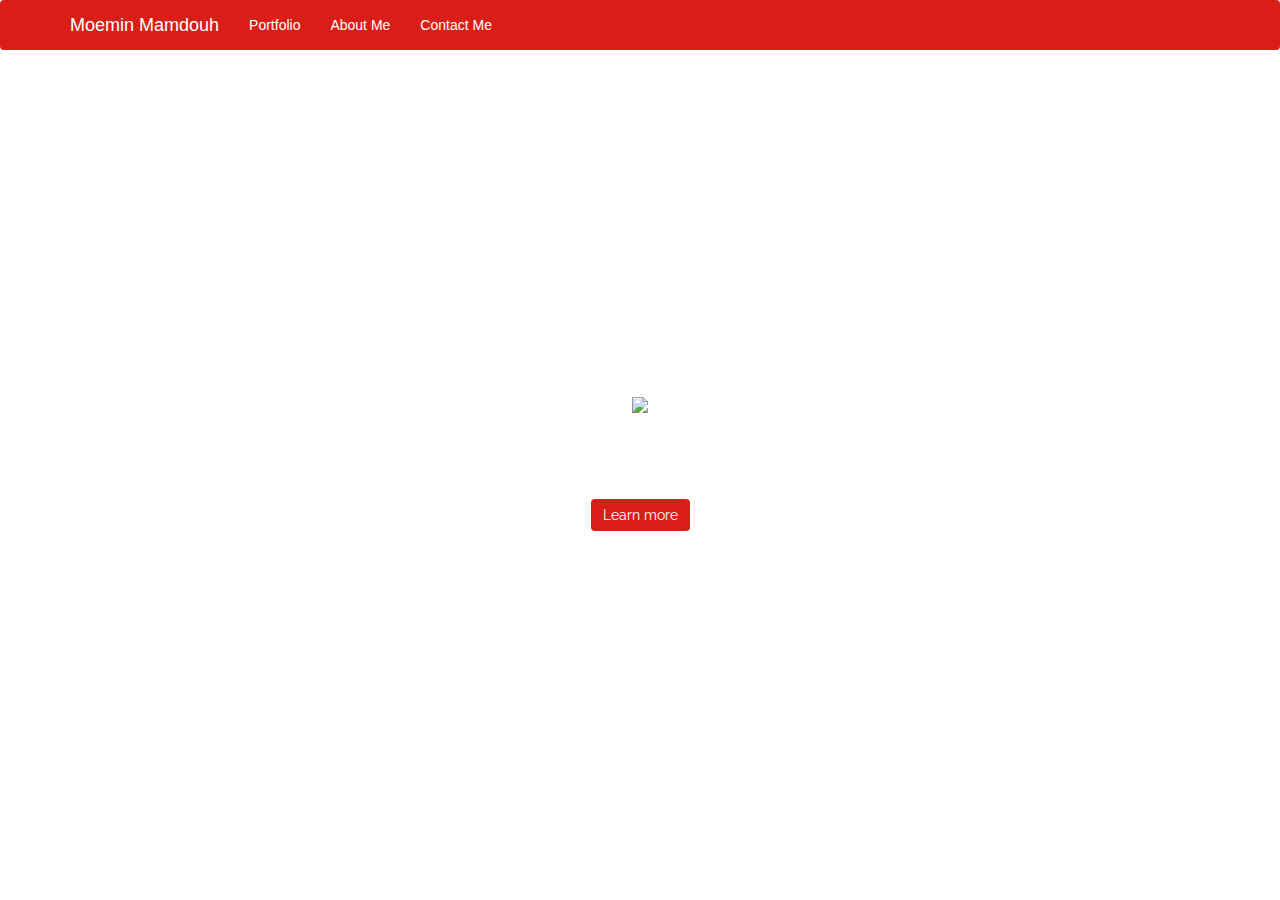
==== index.html @ 471eac24 "Add files via upload" ====
<!DOCTYPE html>
<html>
<head>
    <title> Moemin Mamdouh | Graphic Designer</title>
    <link rel="stylesheet" type="text/css" href="main.css">
    <link rel="stylesheet" type="text/css" href="bootstrap.css">
    <link href="https://fonts.googleapis.com/css?family=Raleway:300,400,500,600,700" rel="stylesheet">
    <link rel="stylesheet" href="https://maxcdn.bootstrapcdn.com/bootstrap/3.3.7/css/bootstrap.min.css" integrity="sha384-BVYiiSIFeK1dGmJRAkycuHAHRg32OmUcww7on3RYdg4Va+PmSTsz/K68vbdEjh4u" crossorigin="anonymous">
    <link rel="icon" href="apple-icon.png" />
</head>
<body>
    <nav class="navbar navbar-default">
  <div class="container">
    <!-- Brand and toggle get grouped for better mobile display -->
    <div class="navbar-header">
      <button type="button" class="navbar-toggle collapsed" data-toggle="collapse" data-target="#bs-example-navbar-collapse-1" aria-expanded="false">
        <span class="sr-only">Toggle navigation</span>
        <span class="icon-bar"></span>
        <span class="icon-bar"></span>
        <span class="icon-bar"></span>
      </button>
      <a class="navbar-brand" href="index.html">Moemin Mamdouh</a>
    </div>

    <!-- Collect the nav links, forms, and other content for toggling -->
    <div class="collapse navbar-collapse" id="bs-example-navbar-collapse-1">
      <ul class="nav navbar-nav">
        <li><a href="portfolio.html">Portfolio <span class="sr-only">(current)</span></a></li>
        <li class="abtme"><a href="aboutme.html">About Me</a></li>
          <li><a href="#">Contact Me</a></li>
          </ul>
    </div><!-- /.navbar-collapse -->
  </div><!-- /.container-fluid -->
</nav>

<div class="centerel">
    <h1 class="name">Moemin Mamdouh</h1>
    <img src="images/Mask%20Group%201.png">
    <h2 class="fdesc"> Graphic Designer</h2>
    <h2 class="sdesc"> UI Designer</h2>
</div>
    
<div class="lmore">
    <button type="button" class="btn btn-primary">Learn more</button>
</div>

<script
  src="https://code.jquery.com/jquery-3.3.1.js"
  integrity="sha256-2Kok7MbOyxpgUVvAk/HJ2jigOSYS2auK4Pfzbm7uH60="
  crossorigin="anonymous">
</script>
<script src="https://maxcdn.bootstrapcdn.com/bootstrap/3.3.7/js/bootstrap.min.js" integrity="sha384-Tc5IQib027qvyjSMfHjOMaLkfuWVxZxUPnCJA7l2mCWNIpG9mGCD8wGNIcPD7Txa" crossorigin="anonymous"></script>
</body>
</html>
---- main.css ----
body{
    background: url(images/evgeni-evgeniev-710160-unsplash-min.png);
    background-position: center;
    background-attachment: fixed;
    background-size: cover; 
    background-repeat: no-repeat; 
    height: 100%;

}


.centerel{
    text-align: center; 
    padding-top: 200px; 
    color: white; 
    font-family: 'Raleway', sans-serif;
}

.name{
    font-size: 40px; 
    letter-spacing: 25px; 
    padding-bottom: 50px; 
    
}

.fdesc{
    font-size: 15px; 
    height: 0px;
}

.sdesc{
    font-size:15px;
    height: 0px;
}

.lmore{
    text-align: center; 
    padding-top: 35px; 
    font-family: 'Raleway', sans-serif; 
}

.btn-primary{
    background-color: #D91E18 !important;
    border-style: none !important; 
}

.navbar-default{
    background-color: #D91E18 !important;
    border-style: none !important; 
}

.navbar-brand{
    color: white !important; 
}

.navbar-default .navbar-nav > li > a {
  color: white !important; 
}

.navbar-default .navbar-nav > .active > a,
.navbar-default .navbar-nav > .active > a:hover,
.navbar-default .navbar-nav > .active > a:focus {
  color: #555;
  background-color: #CF000F !important;
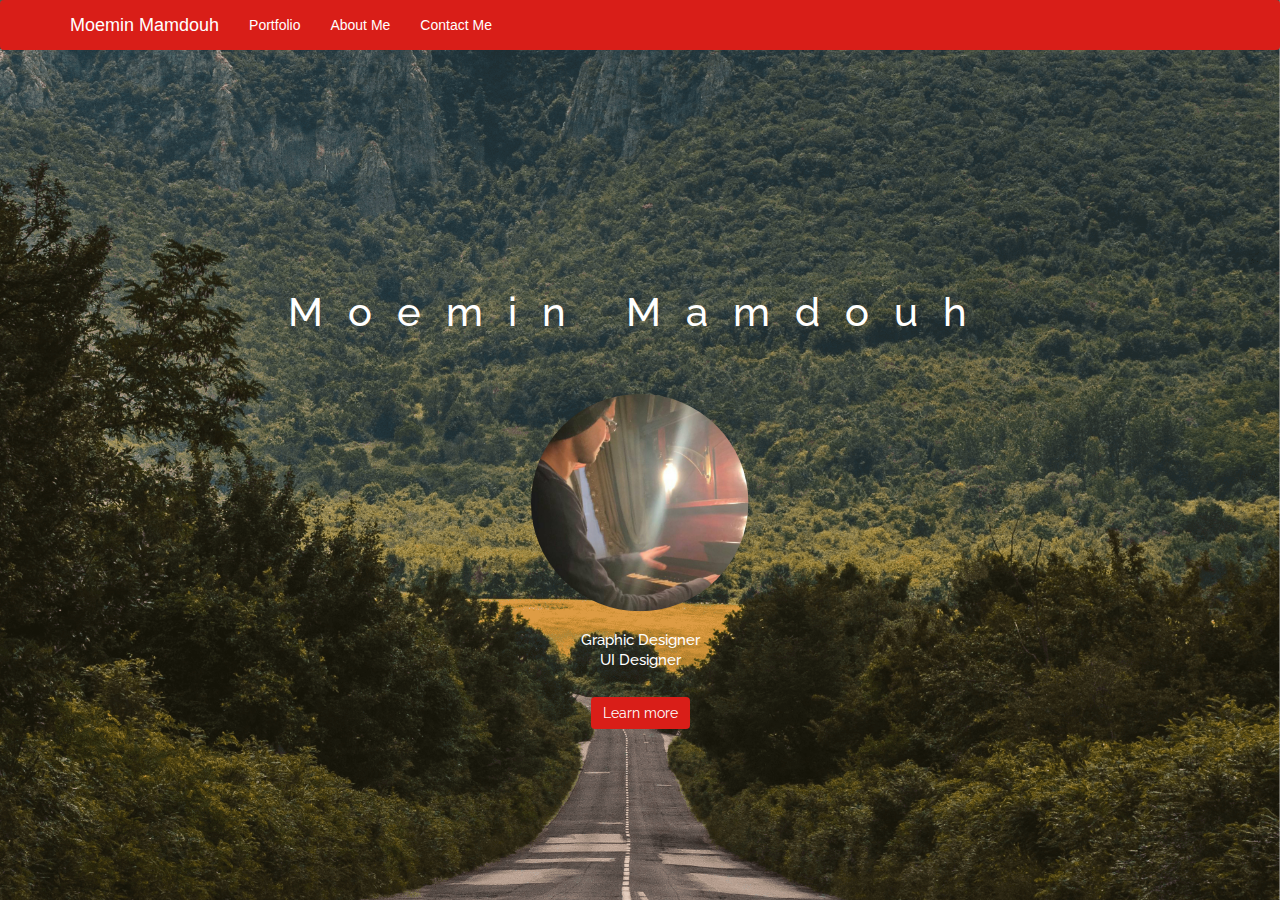
==== commit 307a9166: "Update index.html" ====
--- a/index.html
+++ b/index.html
@@ -27,7 +27,7 @@
       <ul class="nav navbar-nav">
         <li><a href="portfolio.html">Portfolio <span class="sr-only">(current)</span></a></li>
         <li class="abtme"><a href="aboutme.html">About Me</a></li>
-          <li><a href="#">Contact Me</a></li>
+          <li><a href="contactme.html">Contact Me</a></li>
           </ul>
     </div><!-- /.navbar-collapse -->
   </div><!-- /.container-fluid -->
@@ -51,4 +51,4 @@
 </script>
 <script src="https://maxcdn.bootstrapcdn.com/bootstrap/3.3.7/js/bootstrap.min.js" integrity="sha384-Tc5IQib027qvyjSMfHjOMaLkfuWVxZxUPnCJA7l2mCWNIpG9mGCD8wGNIcPD7Txa" crossorigin="anonymous"></script>
 </body>
-</html>+</html>
